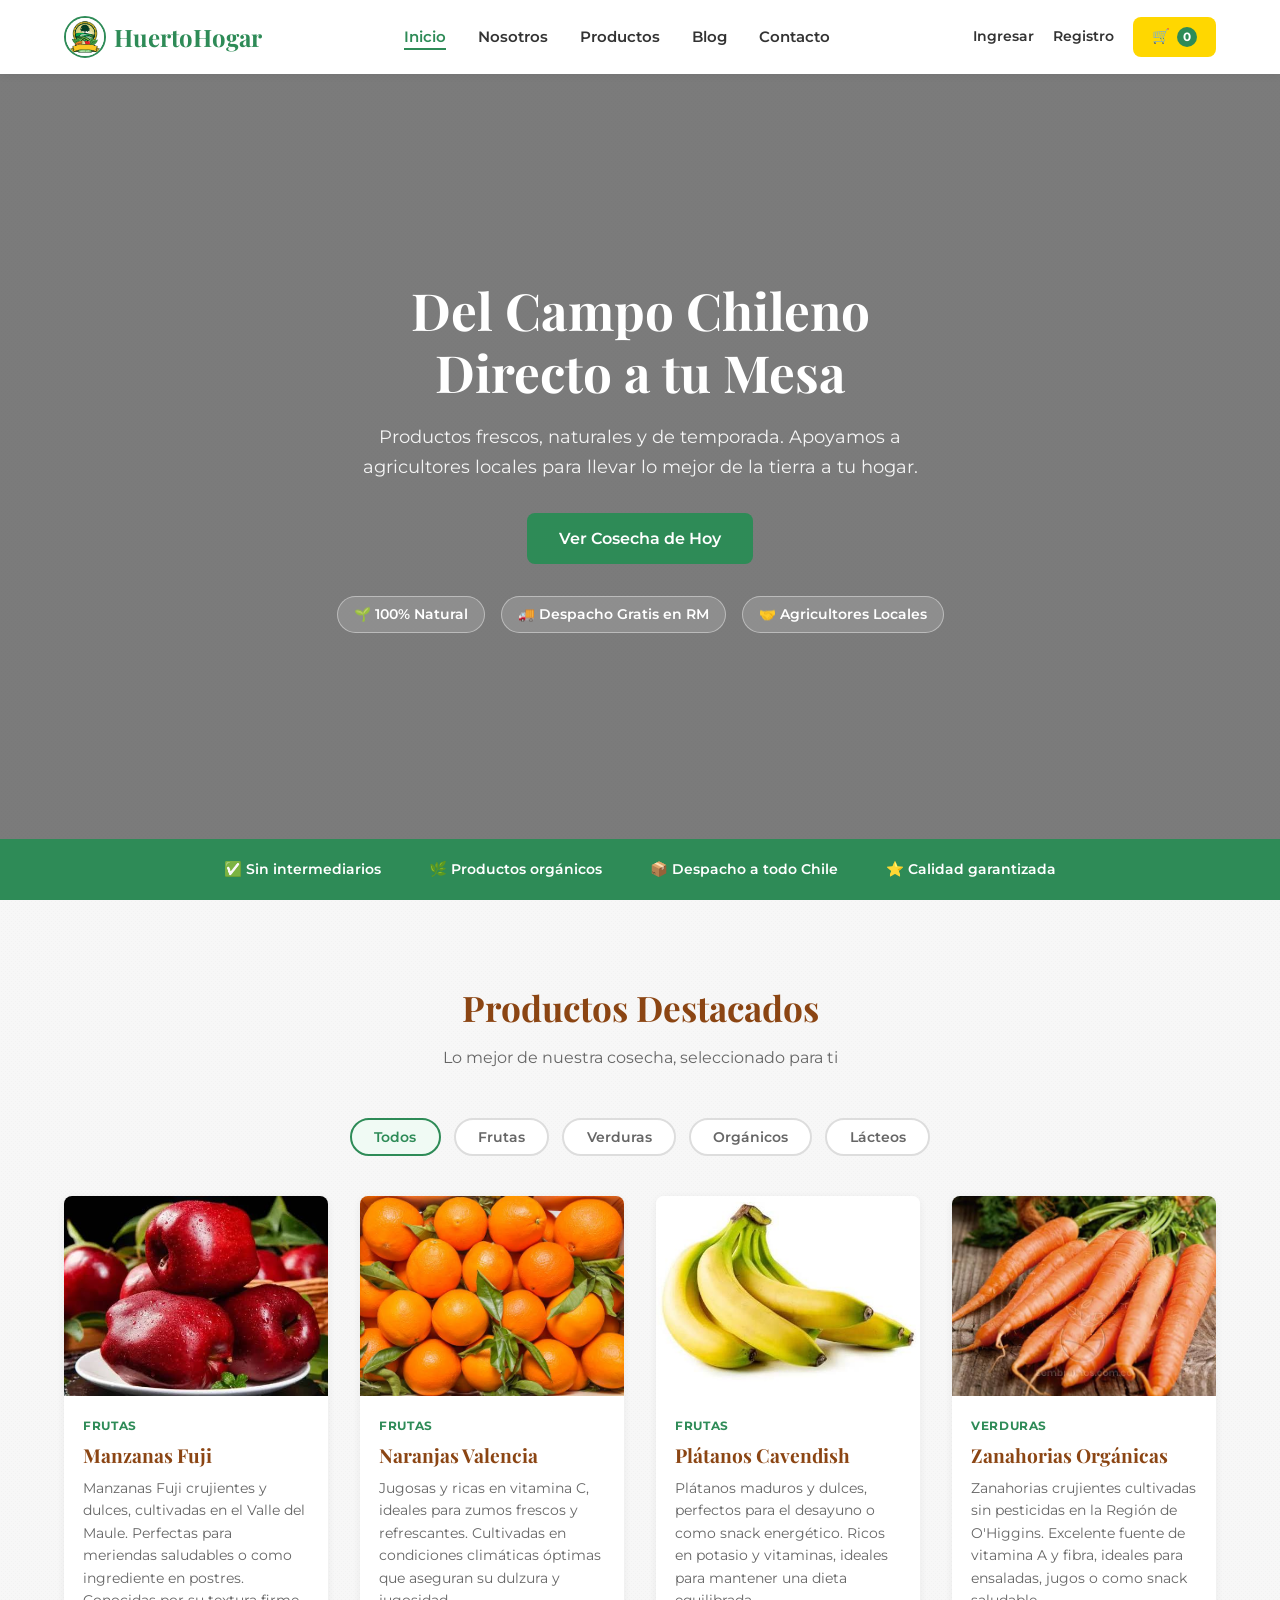
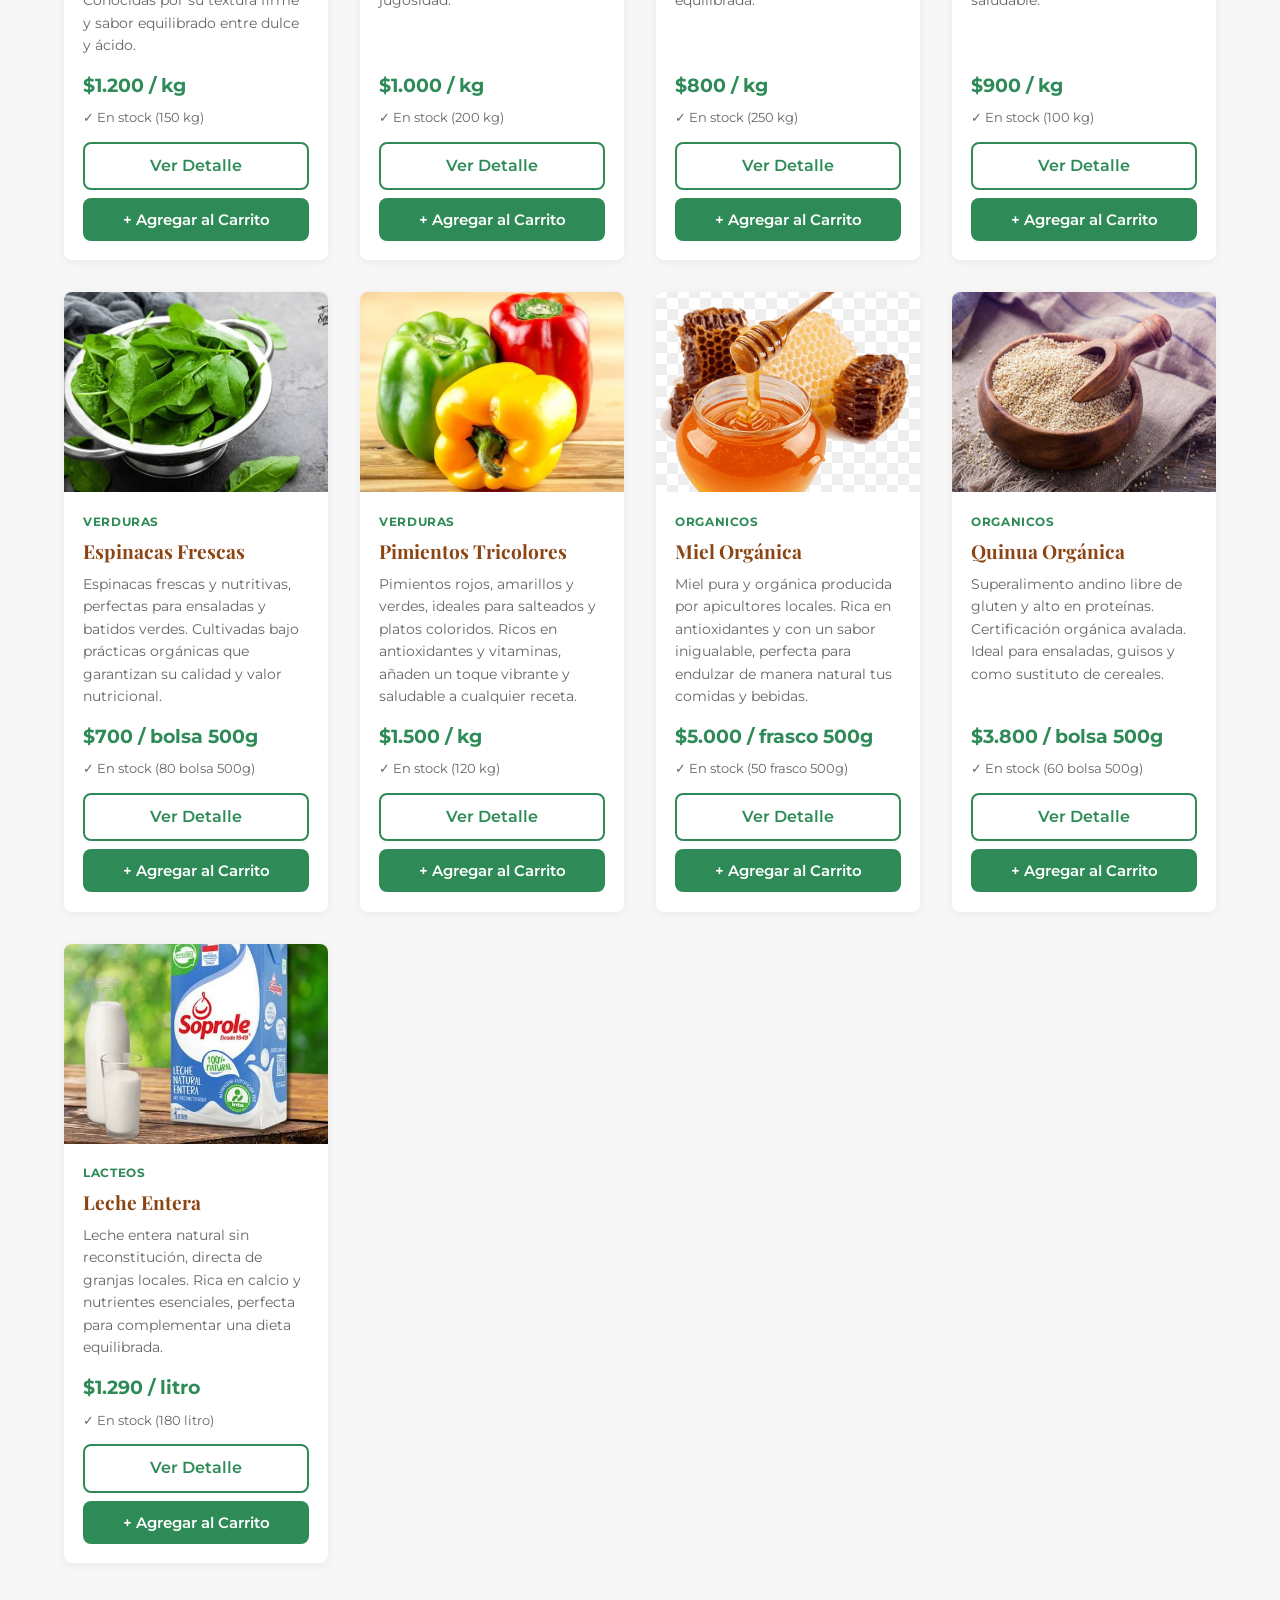
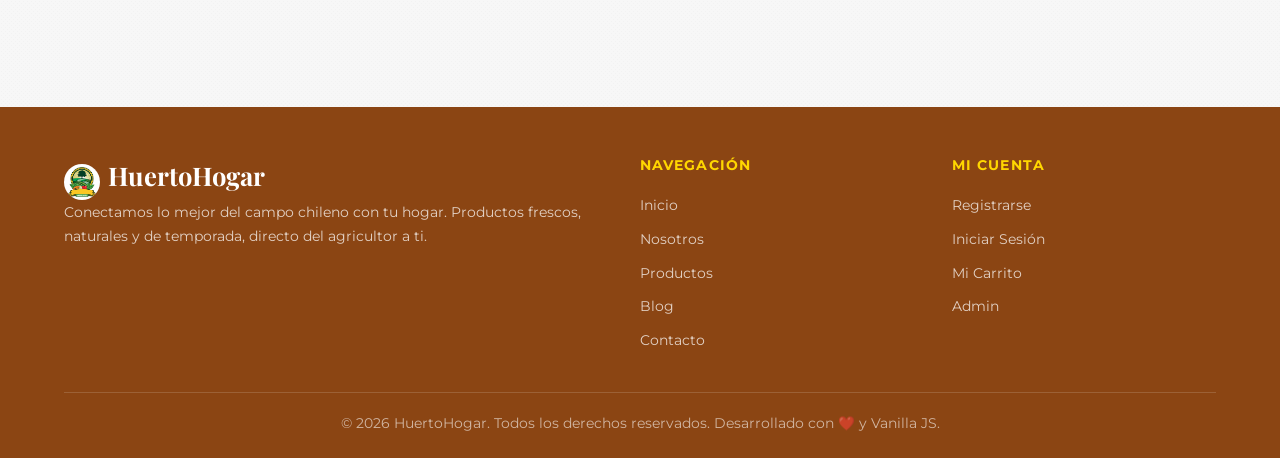
==== index.html @ 8c2166ed "1: Creacion de la estructura del proyecto ( html/ css / Js )" ====
<!DOCTYPE html>
<html lang="es">
<head>
    <meta charset="UTF-8">
    <meta name="viewport" content="width=device-width, initial-scale=1.0">
    <title>HuertoHogar | Del campo a tu mesa</title>
    <link rel="preconnect" href="https://fonts.googleapis.com">
    <link rel="preconnect" href="https://fonts.gstatic.com" crossorigin>
    <link href="https://fonts.googleapis.com/css2?family=Montserrat:wght@400;600;700&family=Playfair+Display:wght@600;700&display=swap" rel="stylesheet">
    <link rel="stylesheet" href="src/css/styles.css">
</head>
<body>

<header class="main-header">
    <a href="index.html" class="logo-link"><img src="src/assets/logo.jpg" alt="Logo HuertoHogar" class="logo-img"> <span class="logo-text">HuertoHogar</span></a>
    <button class="hamburger" id="hamburger" aria-label="Abrir menú">
        <span></span><span></span><span></span>
    </button>
    <nav class="main-nav" id="main-nav">
        <ul>
            <li><a href="index.html" class="active">Inicio</a></li>
            <li><a href="src/components/nosotros.html">Nosotros</a></li>
            <li><a href="src/components/productos.html">Productos</a></li>
            <li><a href="src/components/blog.html">Blog</a></li>
            <li><a href="src/components/contacto.html">Contacto</a></li>
        </ul>
    </nav>
    <div class="header-actions">
        <a href="src/components/login.html" id="link-login">Ingresar</a>
        <a href="src/components/registro.html" id="link-registro">Registro</a>
        <div id="user-info" style="display:none;align-items:center;gap:1rem;">
            <span id="user-name" style="font-weight:600;font-size:0.9rem;color:var(--accent-green);"></span>
            <button id="btn-logout" style="background:none;border:1px solid #ccc;padding:0.4rem 1rem;border-radius:6px;cursor:pointer;font-size:0.85rem;font-weight:600;">Salir</button>
        </div>
        <a href="src/components/carrito.html" class="btn-cart">🛒 <span class="cart-badge" id="cart-count">0</span></a>
    </div>
</header>

<main>
    <section class="hero hero-index">
        <div class="hero-content">
            <h2>Del Campo Chileno<br>Directo a tu Mesa</h2>
            <p>Productos frescos, naturales y de temporada. Apoyamos a agricultores locales para llevar lo mejor de la tierra a tu hogar.</p>
            <a href="src/components/productos.html" class="btn-primary">Ver Cosecha de Hoy</a>
            <div class="hero-badges">
                <span class="badge">🌱 100% Natural</span>
                <span class="badge">🚚 Despacho Gratis en RM</span>
                <span class="badge">🤝 Agricultores Locales</span>
            </div>
        </div>
    </section>

    <div class="features-strip">
        <div class="feature-item">✅ Sin intermediarios</div>
        <div class="feature-item">🌿 Productos orgánicos</div>
        <div class="feature-item">📦 Despacho a todo Chile</div>
        <div class="feature-item">⭐ Calidad garantizada</div>
    </div>

    <section class="products-section">
        <h2 class="section-title">Productos Destacados</h2>
        <p class="section-subtitle">Lo mejor de nuestra cosecha, seleccionado para ti</p>
        <div class="filters-bar">
            <button class="filter-btn active" data-filter="all">Todos</button>
            <button class="filter-btn" data-filter="frutas">Frutas</button>
            <button class="filter-btn" data-filter="verduras">Verduras</button>
            <button class="filter-btn" data-filter="organicos">Orgánicos</button>
            <button class="filter-btn" data-filter="lacteos">Lácteos</button>
        </div>
        <div id="product-container" class="product-grid"></div>
    </section>
</main>

<footer class="main-footer">
    <div class="footer-grid">
        <div class="footer-brand">
            <div class="footer-logo"><img src="src/assets/logo.jpg" alt="Logo HuertoHogar" style="height:36px;border-radius:50%;vertical-align:middle;margin-right:0.5rem;"><span class="logo-text">HuertoHogar</span></div>
            <p>Conectamos lo mejor del campo chileno con tu hogar. Productos frescos, naturales y de temporada, directo del agricultor a ti.</p>
        </div>
        <div class="footer-col">
            <h4>Navegación</h4>
            <ul>
                <li><a href="index.html">Inicio</a></li>
                <li><a href="src/components/nosotros.html">Nosotros</a></li>
                <li><a href="src/components/productos.html">Productos</a></li>
                <li><a href="src/components/blog.html">Blog</a></li>
                <li><a href="src/components/contacto.html">Contacto</a></li>
            </ul>
        </div>
        <div class="footer-col">
            <h4>Mi Cuenta</h4>
            <ul>
                <li><a href="src/components/registro.html">Registrarse</a></li>
                <li><a href="src/components/login.html">Iniciar Sesión</a></li>
                <li><a href="src/components/carrito.html">Mi Carrito</a></li>
                <li><a href="src/components/admin_home.html">Admin</a></li>
            </ul>
        </div>
    </div>
    <div class="footer-bottom">
        <p>&copy; 2026 HuertoHogar. Todos los derechos reservados. Desarrollado con ❤️ y Vanilla JS.</p>
    </div>
</footer>

<script src="src/js/main.js"></script>
</body>
</html>
---- src/css/styles.css ----
:root {
    --bg-white-soft: #F7F7F7;
    --accent-green: #2E8B57;
    --promo-yellow: #FFD700;
    --title-brown: #8B4513;
    --text-main: #333333;
    --text-secondary: #666666;
    --font-heading: 'Playfair Display', serif;
    --font-body: 'Montserrat', sans-serif;
    --radius: 8px;
    --shadow-sm: 0 2px 8px rgba(0,0,0,0.06);
    --shadow-md: 0 4px 16px rgba(0,0,0,0.1);
}

* { margin: 0; padding: 0; box-sizing: border-box; }

body {
    font-family: var(--font-body);
    background-color: var(--bg-white-soft);
    background-image: url("data:image/svg+xml,%3Csvg xmlns='http://www.w3.org/2000/svg' width='4' height='4' viewBox='0 0 4 4'%3E%3Cpath fill='%23000000' fill-opacity='0.02' d='M1 3h1v1H1V3zm2-2h1v1H3V1z'%3E%3C/path%3E%3C/svg%3E");
    color: var(--text-main);
    line-height: 1.6;
}

h1,h2,h3,h4,h5,h6 { font-family: var(--font-heading); color: var(--title-brown); }

a { text-decoration: none; color: inherit; }

.container { max-width: 1200px; margin: 0 auto; padding: 0 5%; }

.hidden { display: none !important; }

.btn-primary {
    display: inline-block;
    background-color: var(--accent-green);
    color: #fff;
    padding: 0.8rem 2rem;
    font-weight: 600;
    border-radius: var(--radius);
    border: none;
    cursor: pointer;
    font-family: var(--font-body);
    font-size: 1rem;
    transition: background-color 0.3s;
}
.btn-primary:hover { background-color: #246e45; }

.btn-secondary {
    display: inline-block;
    background-color: transparent;
    color: var(--accent-green);
    padding: 0.8rem 2rem;
    font-weight: 600;
    border-radius: var(--radius);
    border: 2px solid var(--accent-green);
    cursor: pointer;
    font-family: var(--font-body);
    font-size: 1rem;
    transition: all 0.3s;
}
.btn-secondary:hover { background-color: var(--accent-green); color: #fff; }

.btn-block { width: 100%; text-align: center; }

.section-title {
    text-align: center;
    font-size: 2.2rem;
    margin-bottom: 0.5rem;
}

.section-subtitle {
    text-align: center;
    color: var(--text-secondary);
    margin-bottom: 3rem;
    font-size: 1rem;
}

.error-box {
    background: #fde8e8;
    color: #c0392b;
    padding: 0.8rem 1rem;
    border-radius: var(--radius);
    margin-bottom: 1rem;
    font-size: 0.9rem;
}

.success-box {
    background: #e8f8ee;
    color: #1e7e44;
    padding: 0.8rem 1rem;
    border-radius: var(--radius);
    margin-bottom: 1rem;
    font-size: 0.9rem;
}

.field-error { color: #c0392b; font-size: 0.8rem; display: block; margin-top: 0.3rem; }

.main-header {
    display: flex;
    justify-content: space-between;
    align-items: center;
    padding: 1rem 5%;
    background-color: #fff;
    box-shadow: var(--shadow-sm);
    position: sticky;
    top: 0;
    z-index: 1000;
}

.logo-text {
    font-family: var(--font-heading);
    font-size: 1.8rem;
    color: var(--accent-green);
    font-weight: 700;
}

.main-nav ul {
    display: flex;
    list-style: none;
    gap: 2rem;
}

.main-nav a {
    color: var(--text-main);
    font-weight: 600;
    font-size: 0.95rem;
    transition: color 0.3s;
    position: relative;
}

.main-nav a:hover,
.main-nav a.active { color: var(--accent-green); }

.main-nav a.active::after {
    content: '';
    position: absolute;
    bottom: -4px;
    left: 0;
    width: 100%;
    height: 2px;
    background: var(--accent-green);
}

.header-actions {
    display: flex;
    align-items: center;
    gap: 1.2rem;
}

.header-actions a {
    color: var(--text-main);
    font-weight: 600;
    font-size: 0.9rem;
    transition: color 0.3s;
}

.header-actions a:hover { color: var(--accent-green); }

.btn-cart {
    background-color: var(--promo-yellow);
    color: var(--text-main) !important;
    padding: 0.5rem 1.2rem;
    border-radius: var(--radius);
    font-weight: 700;
    display: flex;
    align-items: center;
    gap: 0.4rem;
}

.cart-badge {
    background: var(--accent-green);
    color: #fff;
    border-radius: 50%;
    width: 20px;
    height: 20px;
    display: inline-flex;
    align-items: center;
    justify-content: center;
    font-size: 0.75rem;
    font-weight: 700;
}

.hamburger {
    display: none;
    flex-direction: column;
    gap: 5px;
    cursor: pointer;
    background: none;
    border: none;
    padding: 4px;
}

.hamburger span {
    display: block;
    width: 25px;
    height: 2px;
    background: var(--text-main);
    transition: all 0.3s;
}

.hero {
    min-height: 85vh;
    display: flex;
    align-items: center;
    justify-content: center;
    text-align: center;
    padding: 4rem 5%;
    background: linear-gradient(rgba(0,0,0,0.45), rgba(0,0,0,0.45)),
                url('../assets/campo.jpg') center/cover no-repeat;
    color: #fff;
}

.hero-content { max-width: 700px; }

.hero-content h2 {
    font-size: 3.2rem;
    color: #fff;
    margin-bottom: 1.2rem;
    line-height: 1.2;
}

.hero-content p {
    font-size: 1.15rem;
    margin-bottom: 2rem;
    opacity: 0.92;
    max-width: 560px;
    margin-left: auto;
    margin-right: auto;
}

.hero-badges {
    display: flex;
    justify-content: center;
    gap: 1rem;
    margin-top: 2rem;
    flex-wrap: wrap;
}

.badge {
    background: rgba(255,255,255,0.15);
    border: 1px solid rgba(255,255,255,0.4);
    color: #fff;
    padding: 0.4rem 1rem;
    border-radius: 20px;
    font-size: 0.85rem;
    font-weight: 600;
}

.features-strip {
    background: var(--accent-green);
    color: #fff;
    padding: 1.2rem 5%;
    display: flex;
    justify-content: center;
    gap: 3rem;
    flex-wrap: wrap;
}

.feature-item {
    display: flex;
    align-items: center;
    gap: 0.6rem;
    font-size: 0.9rem;
    font-weight: 600;
}

.products-section { padding: 5rem 5%; }

.filters-bar {
    display: flex;
    justify-content: center;
    gap: 0.8rem;
    margin-bottom: 2.5rem;
    flex-wrap: wrap;
}

.filter-btn {
    padding: 0.5rem 1.4rem;
    border: 2px solid #ddd;
    border-radius: 20px;
    background: #fff;
    cursor: pointer;
    font-family: var(--font-body);
    font-weight: 600;
    font-size: 0.9rem;
    color: var(--text-secondary);
    transition: all 0.3s;
}

.filter-btn:hover,
.filter-btn.active {
    border-color: var(--accent-green);
    color: var(--accent-green);
    background: #f0faf4;
}

.product-grid {
    display: grid;
    grid-template-columns: repeat(auto-fill, minmax(260px, 1fr));
    gap: 2rem;
}

.product-card {
    background: #fff;
    border-radius: var(--radius);
    overflow: hidden;
    box-shadow: var(--shadow-sm);
    transition: transform 0.3s, box-shadow 0.3s;
    display: flex;
    flex-direction: column;
}

.product-card:hover { transform: translateY(-4px); box-shadow: var(--shadow-md); }

.product-card img {
    width: 100%;
    height: 200px;
    object-fit: cover;
}

.product-card-body { padding: 1.2rem; flex: 1; display: flex; flex-direction: column; }

.product-category {
    font-size: 0.75rem;
    font-weight: 700;
    color: var(--accent-green);
    text-transform: uppercase;
    letter-spacing: 0.05em;
    margin-bottom: 0.3rem;
}

.product-card h3 { font-size: 1.2rem; margin-bottom: 0.4rem; }

.product-card p { font-size: 0.88rem; color: var(--text-secondary); margin-bottom: 0.8rem; flex: 1; }

.product-price {
    font-size: 1.2rem;
    color: var(--accent-green);
    font-weight: 700;
    margin-bottom: 0.5rem;
}

.stock-alert {
    color: #e74c3c;
    font-size: 0.8rem;
    font-weight: 700;
    display: block;
    margin-bottom: 0.8rem;
}

.stock-ok {
    color: var(--text-secondary);
    font-size: 0.8rem;
    display: block;
    margin-bottom: 0.8rem;
}

.btn-add-cart {
    background-color: var(--accent-green);
    color: #fff;
    border: none;
    padding: 0.75rem;
    border-radius: var(--radius);
    cursor: pointer;
    font-family: var(--font-body);
    font-weight: 600;
    width: 100%;
    transition: opacity 0.3s;
    font-size: 0.95rem;
}

.btn-add-cart:hover { opacity: 0.88; }
.btn-add-cart:disabled { background-color: #ccc; cursor: not-allowed; }

.main-footer {
    background-color: var(--title-brown);
    color: #fff;
    padding: 3rem 5% 1.5rem;
    margin-top: 4rem;
}

.footer-grid {
    display: grid;
    grid-template-columns: 2fr 1fr 1fr;
    gap: 3rem;
    margin-bottom: 2rem;
}

.footer-brand .logo-text { color: #fff; font-size: 1.6rem; margin-bottom: 0.8rem; }
.footer-brand p { color: rgba(255,255,255,0.75); font-size: 0.9rem; line-height: 1.7; }

.footer-col h4 { color: var(--promo-yellow); font-family: var(--font-body); font-size: 0.85rem; text-transform: uppercase; letter-spacing: 0.08em; margin-bottom: 1rem; }

.footer-col ul { list-style: none; }
.footer-col ul li { margin-bottom: 0.5rem; }
.footer-col ul li a { color: rgba(255,255,255,0.75); font-size: 0.9rem; transition: color 0.3s; }
.footer-col ul li a:hover { color: #fff; }

.footer-bottom {
    border-top: 1px solid rgba(255,255,255,0.15);
    padding-top: 1.2rem;
    text-align: center;
    color: rgba(255,255,255,0.6);
    font-size: 0.85rem;
}

.auth-page {
    min-height: 100vh;
    display: flex;
    align-items: center;
    justify-content: center;
    padding: 3rem 1rem;
    background: linear-gradient(135deg, #f0faf4 0%, #fff8e1 100%);
}

.auth-card {
    background: #fff;
    border-radius: 12px;
    box-shadow: var(--shadow-md);
    padding: 2.5rem;
    width: 100%;
    max-width: 500px;
}

.auth-logo { text-align: center; margin-bottom: 1.5rem; }
.auth-logo .logo-text { font-size: 2rem; }
.auth-logo p { color: var(--text-secondary); font-size: 0.9rem; margin-top: 0.3rem; }

.auth-title { font-size: 1.6rem; text-align: center; margin-bottom: 0.3rem; }
.auth-subtitle { text-align: center; color: var(--text-secondary); font-size: 0.9rem; margin-bottom: 2rem; }

.form-group { margin-bottom: 1.2rem; }

.form-group label {
    display: block;
    font-weight: 600;
    font-size: 0.9rem;
    margin-bottom: 0.4rem;
    color: var(--text-main);
}

.form-group input,
.form-group select,
.form-group textarea {
    width: 100%;
    padding: 0.75rem 1rem;
    border: 1.5px solid #ddd;
    border-radius: var(--radius);
    font-family: var(--font-body);
    font-size: 0.95rem;
    color: var(--text-main);
    transition: border-color 0.3s;
    background: #fff;
}

.form-group input:focus,
.form-group select:focus,
.form-group textarea:focus {
    outline: none;
    border-color: var(--accent-green);
}

.form-group small { color: var(--text-secondary); font-size: 0.78rem; margin-top: 0.3rem; display: block; }

.form-help-text { text-align: center; margin-top: 1.5rem; font-size: 0.9rem; color: var(--text-secondary); }
.form-help-text a { color: var(--accent-green); font-weight: 600; }

.btn-submit {
    width: 100%;
    padding: 0.9rem;
    background: var(--accent-green);
    color: #fff;
    border: none;
    border-radius: var(--radius);
    font-family: var(--font-body);
    font-size: 1rem;
    font-weight: 700;
    cursor: pointer;
    transition: background-color 0.3s;
    margin-top: 0.5rem;
}
.btn-submit:hover { background-color: #246e45; }

.page-hero {
    background: linear-gradient(rgba(46,139,87,0.85), rgba(46,139,87,0.85)),
                url('../assets/campo.jpg') center/cover;
    color: #fff;
    text-align: center;
    padding: 5rem 5%;
}

.page-hero h2 { color: #fff; font-size: 2.8rem; margin-bottom: 0.8rem; }
.page-hero p { color: rgba(255,255,255,0.9); font-size: 1.1rem; max-width: 600px; margin: 0 auto; }

.nosotros-section { padding: 5rem 5%; }

.nosotros-grid {
    display: grid;
    grid-template-columns: 1fr 1fr;
    gap: 4rem;
    align-items: center;
    margin-bottom: 5rem;
}

.nosotros-grid img {
    width: 100%;
    border-radius: 12px;
    box-shadow: var(--shadow-md);
    height: 380px;
    object-fit: cover;
}

.nosotros-text h3 { font-size: 1.8rem; margin-bottom: 1rem; }
.nosotros-text p { color: var(--text-secondary); line-height: 1.8; margin-bottom: 1rem; }

.values-grid {
    display: grid;
    grid-template-columns: repeat(auto-fit, minmax(220px, 1fr));
    gap: 2rem;
    margin: 3rem 0;
}

.value-card {
    background: #fff;
    border-radius: var(--radius);
    padding: 2rem;
    text-align: center;
    box-shadow: var(--shadow-sm);
}

.value-icon { font-size: 2.5rem; margin-bottom: 1rem; }
.value-card h4 { font-size: 1.1rem; margin-bottom: 0.5rem; }
.value-card p { font-size: 0.9rem; color: var(--text-secondary); }

.map-section { padding: 4rem 5%; background: #fff; }
.map-section h3 { font-size: 1.8rem; text-align: center; margin-bottom: 0.5rem; }
.map-section p { text-align: center; color: var(--text-secondary); margin-bottom: 2rem; }

#mapa { width: 100%; height: 420px; border-radius: var(--radius); border: 1px solid #ddd; }

.team-section { padding: 5rem 5%; background: var(--bg-white-soft); }

.team-grid {
    display: grid;
    grid-template-columns: repeat(auto-fit, minmax(220px, 1fr));
    gap: 2rem;
    margin-top: 2rem;
}

.team-card {
    background: #fff;
    border-radius: var(--radius);
    overflow: hidden;
    box-shadow: var(--shadow-sm);
    text-align: center;
    padding-bottom: 1.5rem;
}

.team-card img { width: 100%; height: 220px; object-fit: cover; }
.team-card h4 { font-size: 1.1rem; margin: 1rem 0 0.3rem; }
.team-card p { font-size: 0.85rem; color: var(--accent-green); font-weight: 600; }

.blog-section { padding: 5rem 5%; }

.blog-grid {
    display: grid;
    grid-template-columns: repeat(auto-fill, minmax(300px, 1fr));
    gap: 2rem;
    margin-top: 2rem;
}

.blog-card {
    background: #fff;
    border-radius: var(--radius);
    overflow: hidden;
    box-shadow: var(--shadow-sm);
    transition: transform 0.3s;
}

.blog-card:hover { transform: translateY(-4px); }

.blog-card img { width: 100%; height: 200px; object-fit: cover; }

.blog-card-body { padding: 1.5rem; }
.blog-tag { font-size: 0.75rem; font-weight: 700; color: var(--accent-green); text-transform: uppercase; letter-spacing: 0.05em; }
.blog-card h3 { font-size: 1.2rem; margin: 0.5rem 0; }
.blog-card p { font-size: 0.88rem; color: var(--text-secondary); line-height: 1.6; margin-bottom: 1rem; }
.blog-meta { font-size: 0.8rem; color: #999; }

.blog-detail-section { padding: 4rem 5%; max-width: 800px; margin: 0 auto; }
.blog-detail-section img { width: 100%; border-radius: var(--radius); margin-bottom: 2rem; height: 380px; object-fit: cover; }
.blog-detail-section h2 { font-size: 2rem; margin-bottom: 1rem; }
.blog-detail-section p { color: var(--text-secondary); line-height: 1.9; margin-bottom: 1.2rem; font-size: 1rem; }

.contact-section { padding: 5rem 5%; }

.contact-grid {
    display: grid;
    grid-template-columns: 1fr 1.5fr;
    gap: 4rem;
    align-items: start;
}

.contact-info h3 { font-size: 1.5rem; margin-bottom: 1rem; }
.contact-info p { color: var(--text-secondary); line-height: 1.8; margin-bottom: 1.5rem; }

.contact-detail { display: flex; align-items: flex-start; gap: 1rem; margin-bottom: 1.2rem; }
.contact-detail span:first-child { font-size: 1.4rem; }
.contact-detail div strong { display: block; font-size: 0.9rem; margin-bottom: 0.2rem; }
.contact-detail div p { color: var(--text-secondary); font-size: 0.9rem; margin: 0; }

.contact-form-box {
    background: #fff;
    padding: 2.5rem;
    border-radius: var(--radius);
    box-shadow: var(--shadow-md);
}

.contact-form-box h3 { font-size: 1.4rem; margin-bottom: 1.5rem; }

.char-count { text-align: right; font-size: 0.78rem; color: var(--text-secondary); margin-top: 0.2rem; }

.cart-page { padding: 4rem 5%; }
.cart-page h2 { font-size: 2rem; margin-bottom: 2rem; }

.cart-layout {
    display: grid;
    grid-template-columns: 2fr 1fr;
    gap: 2rem;
    align-items: start;
}

.cart-items-box {
    background: #fff;
    border-radius: var(--radius);
    box-shadow: var(--shadow-sm);
    overflow: hidden;
}

.cart-table { width: 100%; border-collapse: collapse; }
.cart-table th, .cart-table td { padding: 1rem 1.2rem; border-bottom: 1px solid #f0f0f0; text-align: left; }
.cart-table th { background: #fafafa; font-family: var(--font-heading); color: var(--title-brown); font-size: 0.95rem; }

.quantity-controls { display: flex; align-items: center; gap: 0.8rem; }
.btn-qty {
    background: #f0f0f0;
    border: none;
    width: 28px;
    height: 28px;
    border-radius: 4px;
    cursor: pointer;
    font-weight: 700;
    font-size: 1rem;
    transition: background 0.2s;
}
.btn-qty:hover { background: var(--promo-yellow); }

.qty-val { font-weight: 700; min-width: 24px; text-align: center; }

.btn-delete { background: none; border: none; color: #e74c3c; cursor: pointer; font-size: 0.85rem; font-weight: 600; text-decoration: underline; }
.btn-delete:hover { color: #c0392b; }

.cart-empty-state { padding: 4rem; text-align: center; }
.cart-empty-state p { color: var(--text-secondary); margin-bottom: 1.5rem; font-size: 1.1rem; }

.cart-footer-actions { padding: 1rem 1.2rem; }

.cart-summary-box {
    background: #fff;
    border-radius: var(--radius);
    box-shadow: var(--shadow-sm);
    padding: 1.8rem;
    border-top: 4px solid var(--accent-green);
}

.cart-summary-box h3 { font-size: 1.3rem; margin-bottom: 1.5rem; }
.summary-row { display: flex; justify-content: space-between; margin-bottom: 1rem; font-size: 0.95rem; }
.summary-divider { border: none; border-top: 1px solid #eee; margin: 1rem 0; }
.total-row { font-size: 1.2rem; font-weight: 700; color: var(--title-brown); margin-bottom: 1.5rem; }
.promo-text { color: var(--accent-green); font-weight: 600; }

.detail-page { padding: 4rem 5%; }

.detail-grid {
    display: grid;
    grid-template-columns: 1fr 1fr;
    gap: 4rem;
    align-items: start;
    margin-bottom: 4rem;
}

.detail-grid img { width: 100%; border-radius: var(--radius); height: 420px; object-fit: cover; }

.detail-info .product-category { font-size: 0.8rem; font-weight: 700; color: var(--accent-green); text-transform: uppercase; letter-spacing: 0.05em; margin-bottom: 0.5rem; }
.detail-info h2 { font-size: 2.2rem; margin-bottom: 0.8rem; }
.detail-price { font-size: 2rem; color: var(--accent-green); font-weight: 700; margin: 1rem 0; }
.detail-info p { color: var(--text-secondary); line-height: 1.8; margin-bottom: 1.5rem; }

.detail-meta { background: #f9f9f9; border-radius: var(--radius); padding: 1.2rem; margin-bottom: 1.5rem; }
.detail-meta p { margin-bottom: 0.4rem; font-size: 0.9rem; color: var(--text-secondary); }
.detail-meta p strong { color: var(--text-main); }

.qty-selector { display: flex; align-items: center; gap: 1rem; margin-bottom: 1.5rem; }
.qty-selector label { font-weight: 600; }
.qty-selector input { width: 70px; padding: 0.6rem; text-align: center; border: 1.5px solid #ddd; border-radius: var(--radius); font-size: 1rem; }

.admin-layout { display: flex; min-height: 100vh; }

.admin-sidebar {
    width: 260px;
    background-color: var(--title-brown);
    color: #fff;
    display: flex;
    flex-direction: column;
    position: sticky;
    top: 0;
    height: 100vh;
    overflow-y: auto;
}

.sidebar-header { padding: 1.5rem; border-bottom: 1px solid rgba(255,255,255,0.1); }
.sidebar-header .logo-text { color: #fff; font-size: 1.4rem; }
.badge-admin-pill { display: inline-block; background: var(--promo-yellow); color: #333; font-size: 0.75rem; font-weight: 700; padding: 2px 10px; border-radius: 12px; margin-top: 0.4rem; }

.sidebar-nav { flex: 1; padding: 1rem 0; }
.sidebar-nav ul { list-style: none; }
.sidebar-nav a {
    display: flex;
    align-items: center;
    gap: 0.8rem;
    padding: 0.9rem 1.5rem;
    color: rgba(255,255,255,0.75);
    font-size: 0.9rem;
    font-weight: 500;
    transition: all 0.3s;
}
.sidebar-nav a:hover,
.sidebar-nav a.active-sidebar {
    background: rgba(0,0,0,0.2);
    color: #fff;
    border-left: 3px solid var(--promo-yellow);
}

.sidebar-footer { padding: 1.2rem 1.5rem; border-top: 1px solid rgba(255,255,255,0.1); }
.btn-back-store { color: var(--promo-yellow); font-size: 0.9rem; font-weight: 600; }

.admin-content { flex: 1; display: flex; flex-direction: column; background: #f0f2f5; overflow-x: hidden; }

.admin-topbar {
    background: #fff;
    padding: 1.2rem 2rem;
    box-shadow: var(--shadow-sm);
    display: flex;
    justify-content: space-between;
    align-items: center;
    position: sticky;
    top: 0;
    z-index: 10;
}

.admin-topbar h2 { font-size: 1.4rem; }
.admin-user { font-size: 0.9rem; color: var(--text-secondary); font-weight: 600; }

.admin-panel { padding: 2rem; display: flex; flex-direction: column; gap: 2rem; }

.admin-stats {
    display: grid;
    grid-template-columns: repeat(auto-fit, minmax(180px, 1fr));
    gap: 1.5rem;
}

.stat-card {
    background: #fff;
    border-radius: var(--radius);
    padding: 1.5rem;
    box-shadow: var(--shadow-sm);
    display: flex;
    align-items: center;
    gap: 1rem;
}

.stat-icon { font-size: 2rem; }
.stat-info p { font-size: 0.85rem; color: var(--text-secondary); margin-bottom: 0.2rem; }
.stat-info strong { font-size: 1.5rem; color: var(--title-brown); font-family: var(--font-heading); }

.admin-card {
    background: #fff;
    border-radius: var(--radius);
    box-shadow: var(--shadow-sm);
    overflow: hidden;
}

.admin-card-header {
    padding: 1.2rem 1.5rem;
    border-bottom: 1px solid #f0f0f0;
    display: flex;
    justify-content: space-between;
    align-items: center;
}

.admin-card-header h3 { font-size: 1.1rem; }

.admin-form { padding: 1.5rem; }

.form-row { display: flex; gap: 1.2rem; }
.form-row .form-group { flex: 1; }

.form-actions { display: flex; gap: 1rem; margin-top: 1.5rem; }

.admin-table-wrap { padding: 0 1.5rem 1.5rem; overflow-x: auto; }

.admin-table { width: 100%; border-collapse: collapse; margin-top: 1rem; }
.admin-table th, .admin-table td { padding: 0.9rem 1rem; border-bottom: 1px solid #f0f0f0; text-align: left; font-size: 0.9rem; }
.admin-table th { background: #fafafa; font-family: var(--font-heading); color: var(--title-brown); }
.admin-table tr:hover td { background: #fafff7; }

.badge-role {
    padding: 3px 10px;
    border-radius: 12px;
    font-size: 0.78rem;
    font-weight: 700;
}
.badge-admin-role { background: #e8f0fe; color: #1a56db; }
.badge-seller-role { background: #fff3cd; color: #856404; }
.badge-client-role { background: #d1fae5; color: #065f46; }

.btn-edit { background: none; border: none; color: var(--accent-green); cursor: pointer; font-weight: 600; font-size: 0.85rem; margin-right: 0.5rem; }
.btn-edit:hover { text-decoration: underline; }

@media (max-width: 1024px) {
    .footer-grid { grid-template-columns: 1fr 1fr; }
    .nosotros-grid { grid-template-columns: 1fr; }
    .contact-grid { grid-template-columns: 1fr; }
    .detail-grid { grid-template-columns: 1fr; }
}

@media (max-width: 768px) {
    .main-header { flex-wrap: wrap; gap: 0; padding: 1rem 5%; position: relative; }
    .hamburger { display: flex; }
    .main-nav {
        display: none;
        width: 100%;
        order: 3;
        padding: 1rem 0;
        border-top: 1px solid #eee;
    }
    .main-nav.open { display: block; }
    .main-nav ul { flex-direction: column; gap: 0; }
    .main-nav a { display: block; padding: 0.7rem 0; border-bottom: 1px solid #f5f5f5; }
    .header-actions { order: 2; }

    .hero-content h2 { font-size: 2rem; }
    .features-strip { gap: 1.5rem; }

    .cart-layout { grid-template-columns: 1fr; }
    .admin-layout { flex-direction: column; }
    .admin-sidebar { width: 100%; height: auto; position: relative; }
    .form-row { flex-direction: column; gap: 0; }
    .footer-grid { grid-template-columns: 1fr; gap: 2rem; }
    .cart-table th:nth-child(2), .cart-table td:nth-child(2) { display: none; }
}

.hero-index {
    background: linear-gradient(rgba(0,0,0,0.5), rgba(0,0,0,0.5)),
                url('src/assets/campo.jpg') center/cover no-repeat !important;
}

.logo-link { display: flex; align-items: center; gap: 0.5rem; text-decoration: none; }
.logo-img { height: 42px; width: 42px; object-fit: cover; border-radius: 50%; border: 2px solid var(--accent-green); }
.logo-link .logo-text { font-family: var(--font-heading); font-size: 1.5rem; color: var(--accent-green); font-weight: 700; }
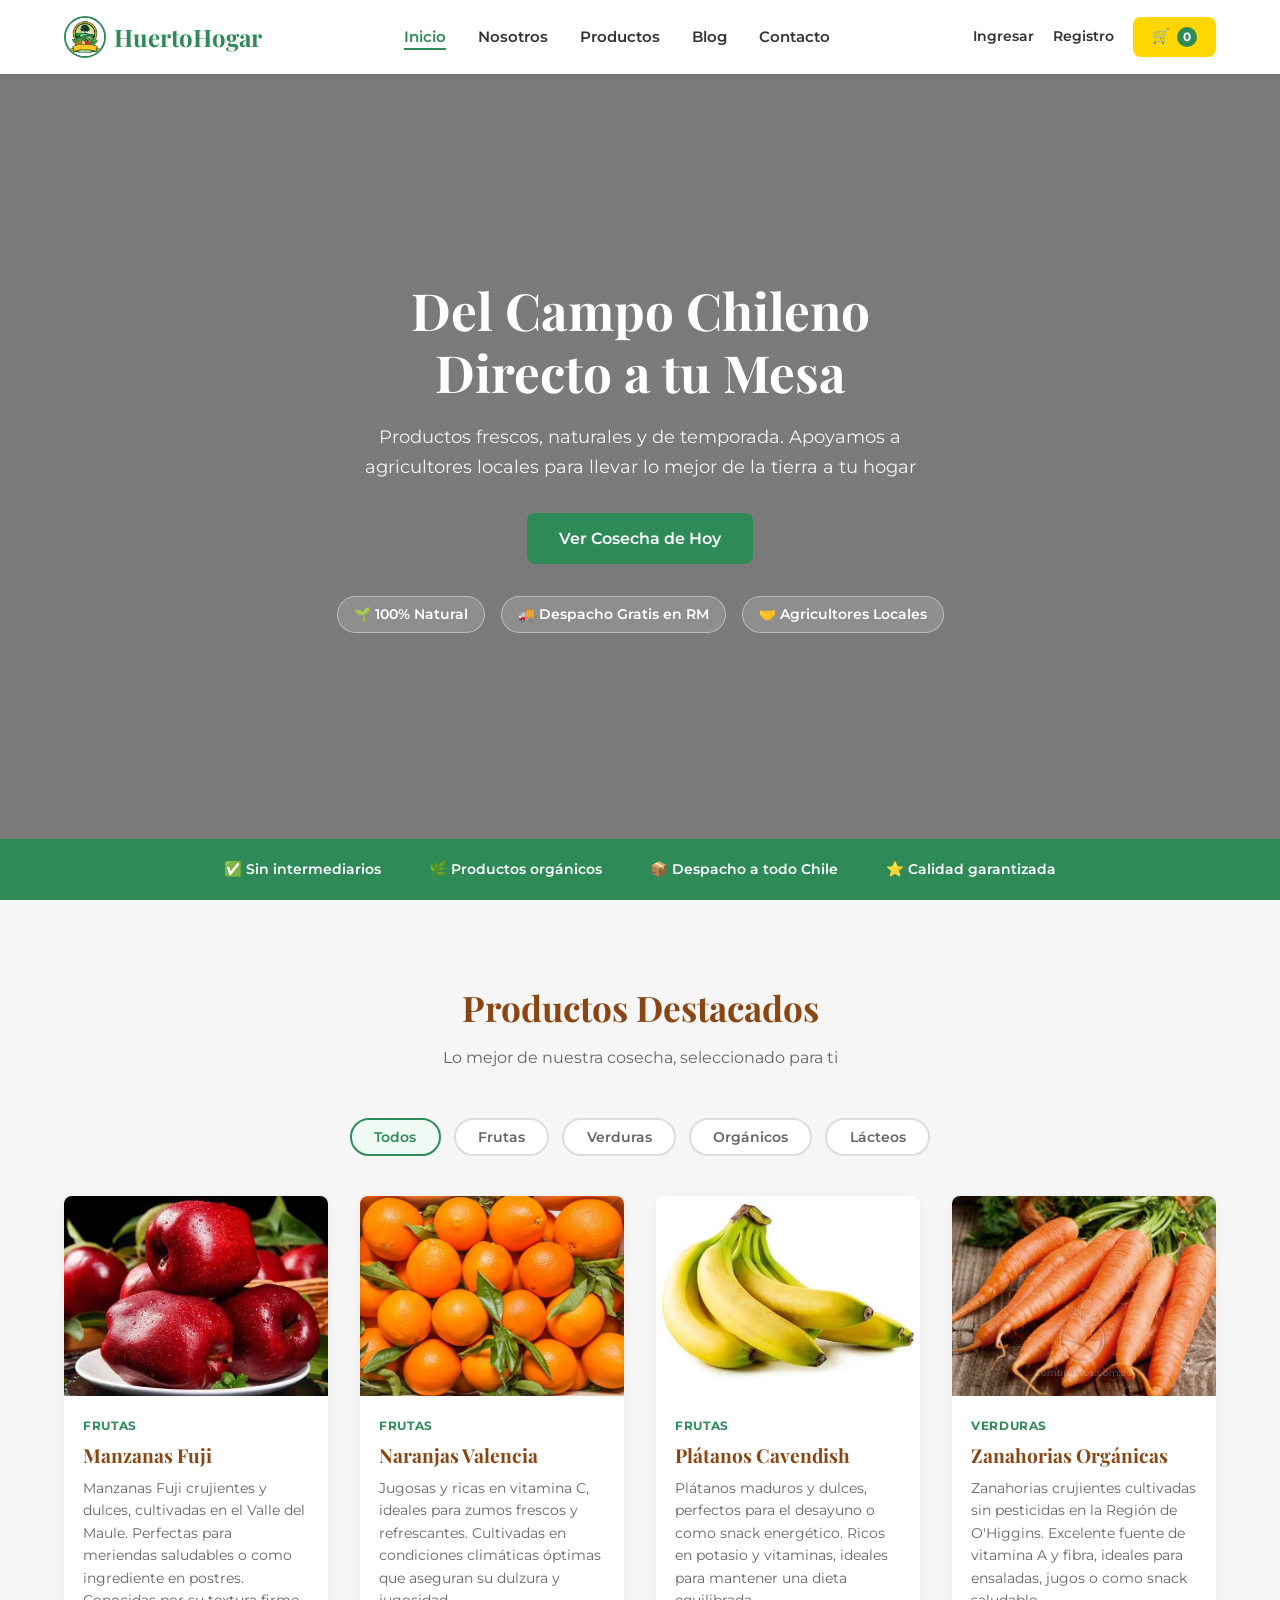
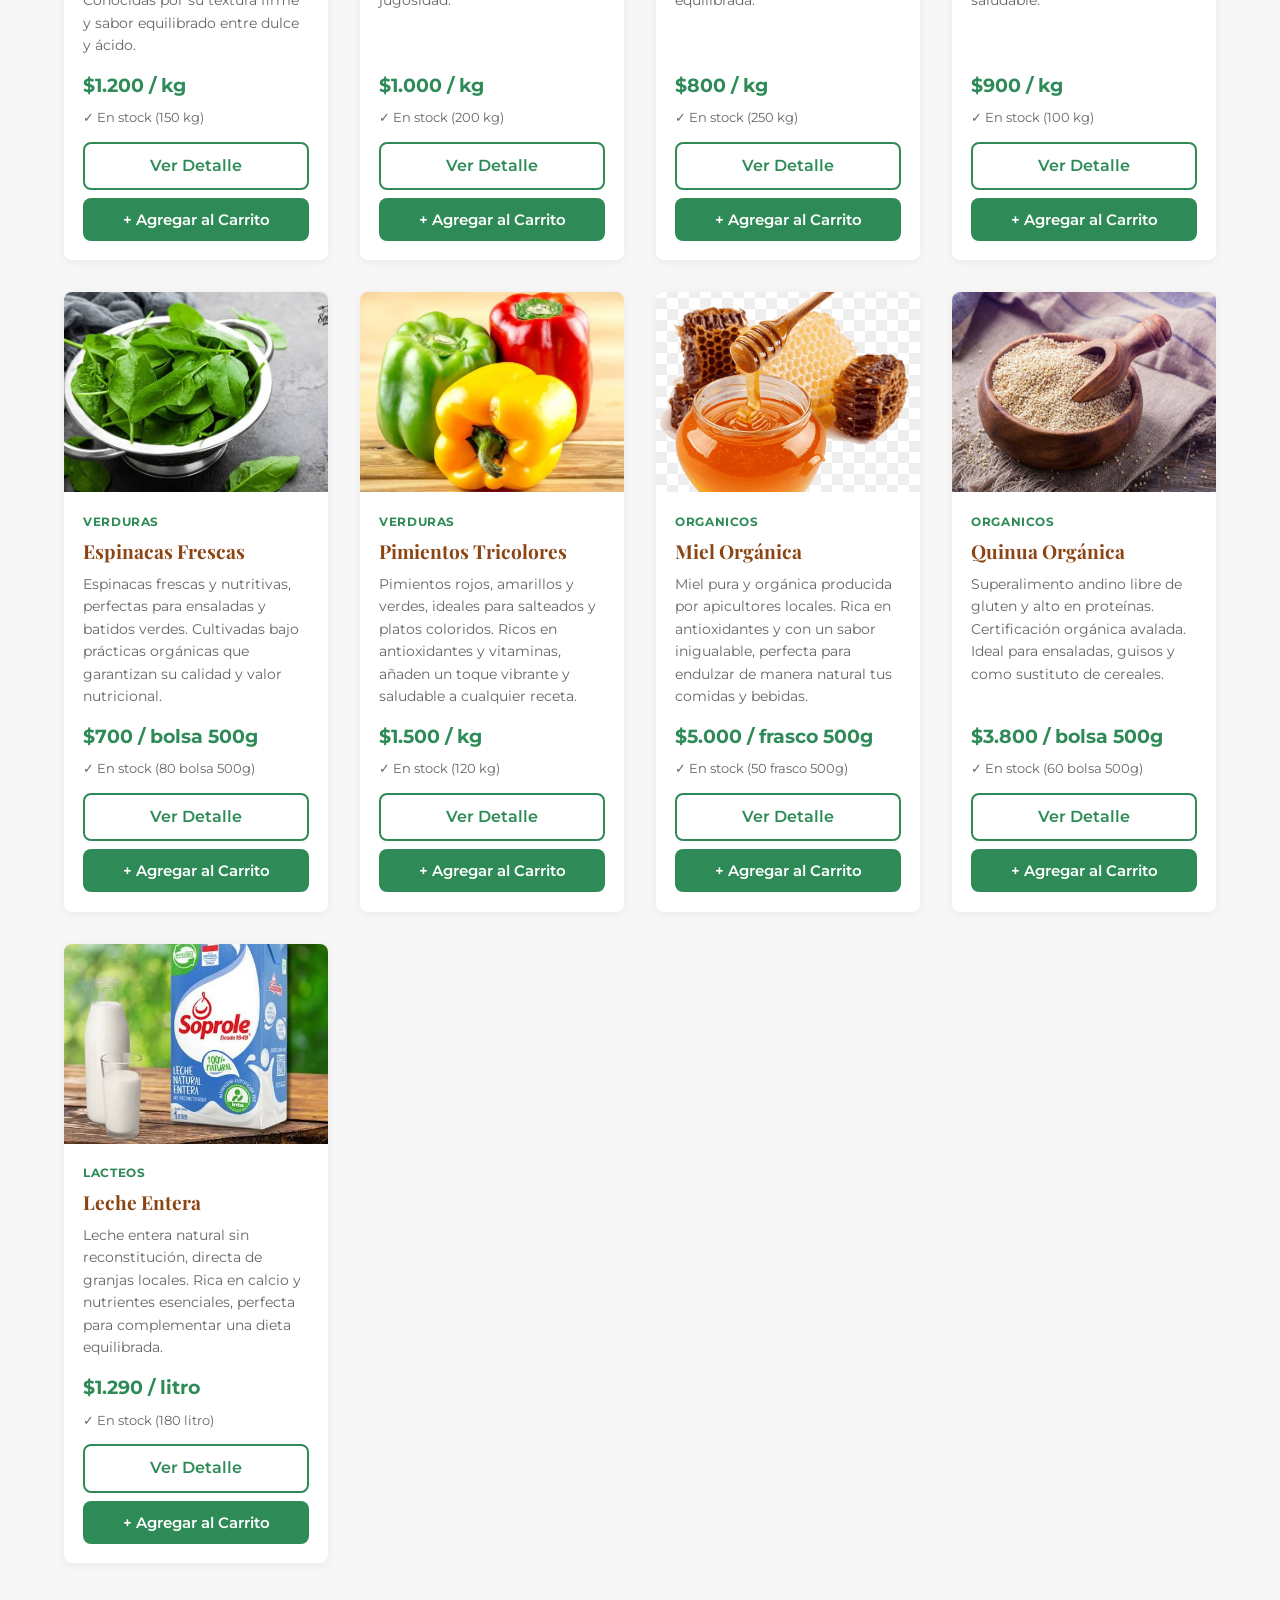
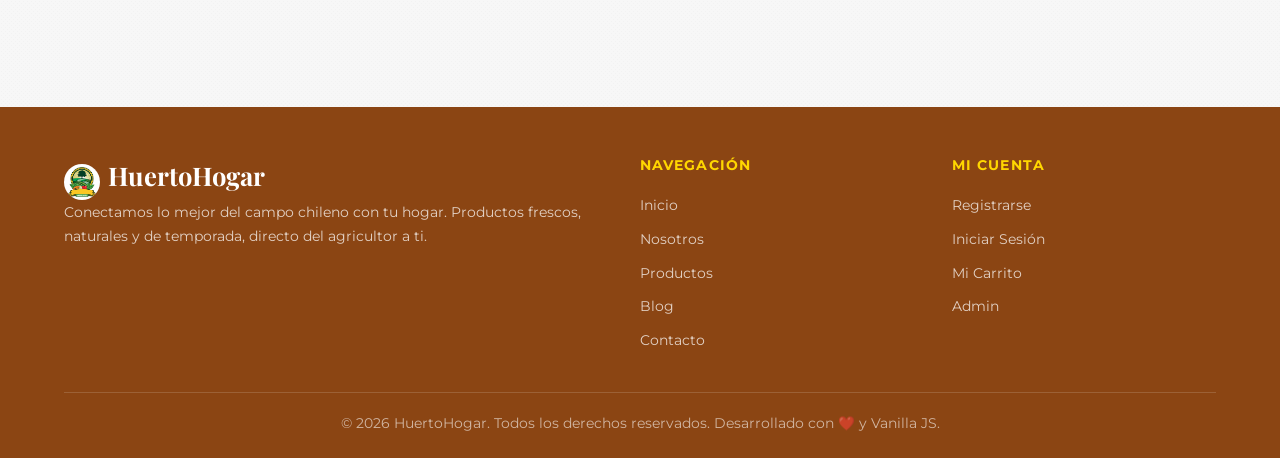
==== commit 7ee261c5: "feat : agregar vista de inicio con estilo y un Readme descriptivo" ====
--- a/index.html
+++ b/index.html
@@ -40,7 +40,7 @@
     <section class="hero hero-index">
         <div class="hero-content">
             <h2>Del Campo Chileno<br>Directo a tu Mesa</h2>
-            <p>Productos frescos, naturales y de temporada. Apoyamos a agricultores locales para llevar lo mejor de la tierra a tu hogar.</p>
+            <p>Productos frescos, naturales y de temporada. Apoyamos a agricultores locales para llevar lo mejor de la tierra a tu hogar</p>
             <a href="src/components/productos.html" class="btn-primary">Ver Cosecha de Hoy</a>
             <div class="hero-badges">
                 <span class="badge">🌱 100% Natural</span>
--- a/src/css/styles.css
+++ b/src/css/styles.css
@@ -868,3 +868,6 @@
 .logo-link { display: flex; align-items: center; gap: 0.5rem; text-decoration: none; }
 .logo-img { height: 42px; width: 42px; object-fit: cover; border-radius: 50%; border: 2px solid var(--accent-green); }
 .logo-link .logo-text { font-family: var(--font-heading); font-size: 1.5rem; color: var(--accent-green); font-weight: 700; }
+
+
+/**/
